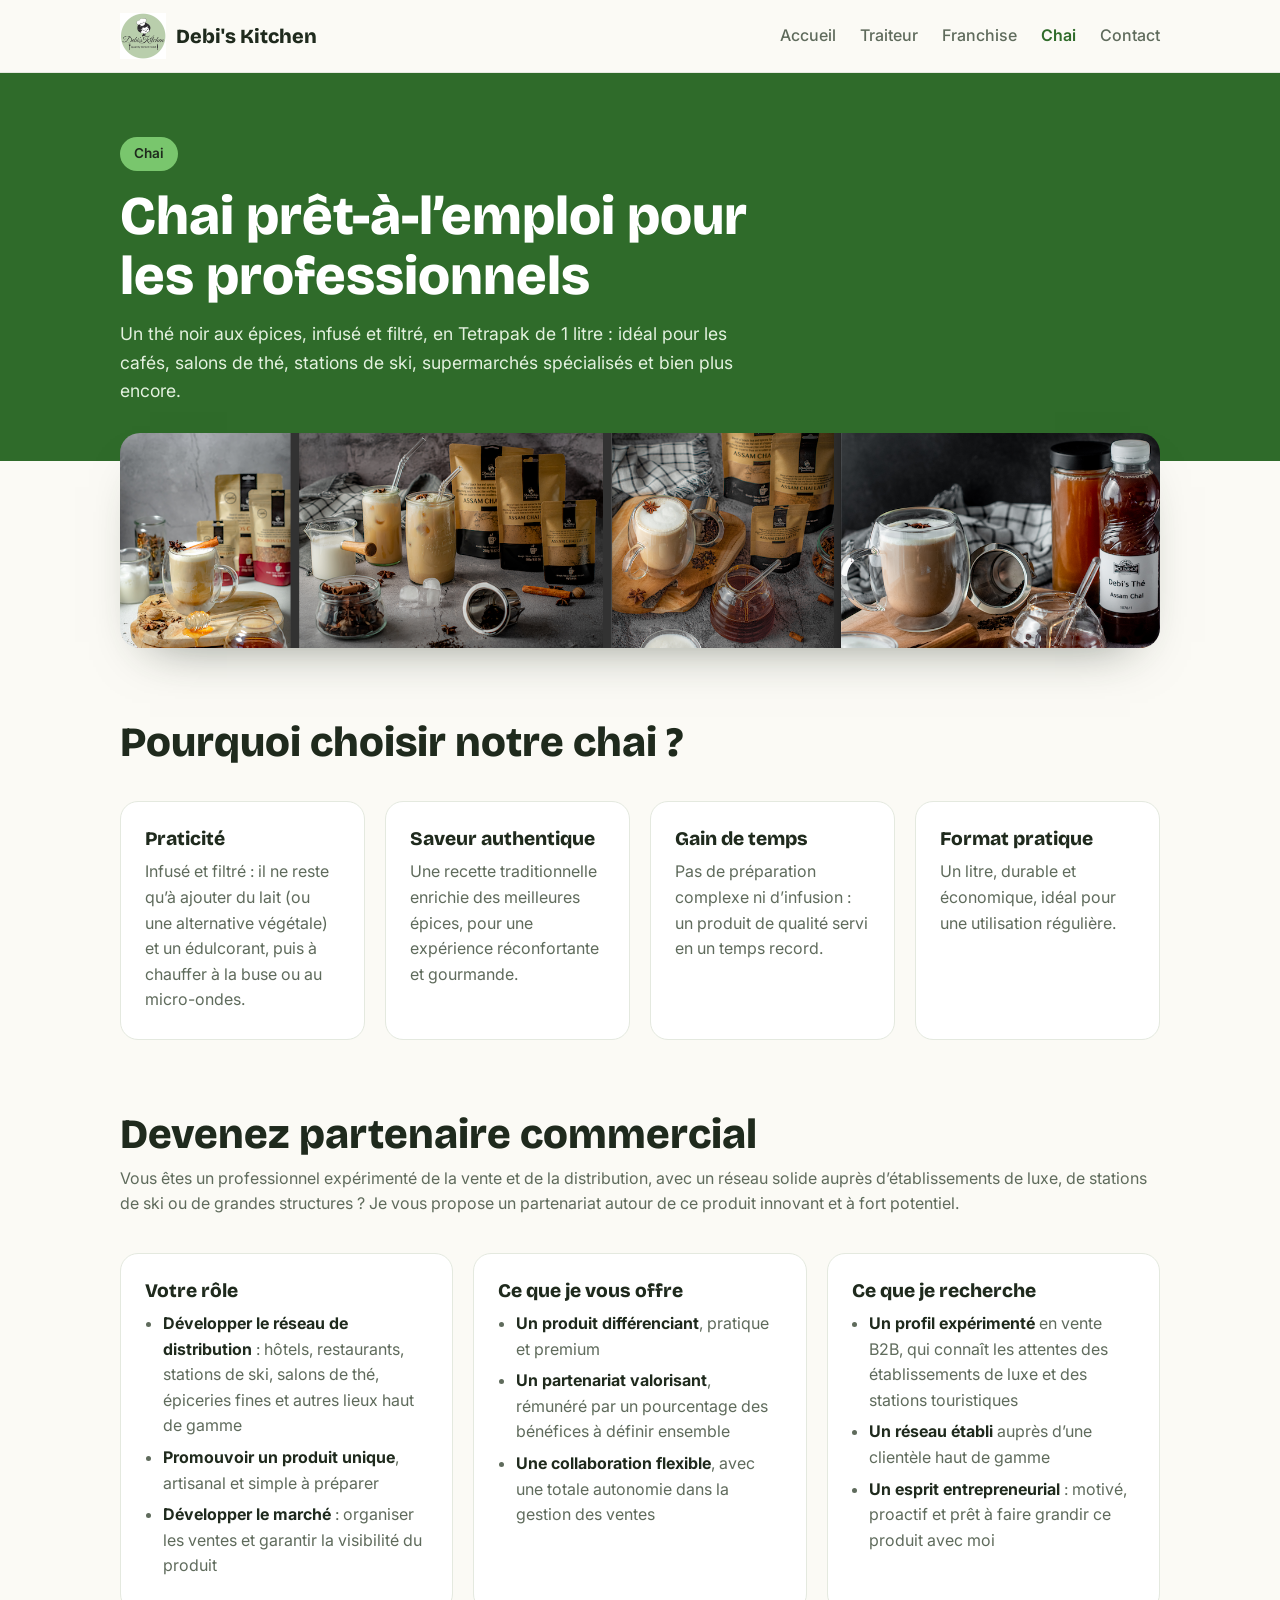
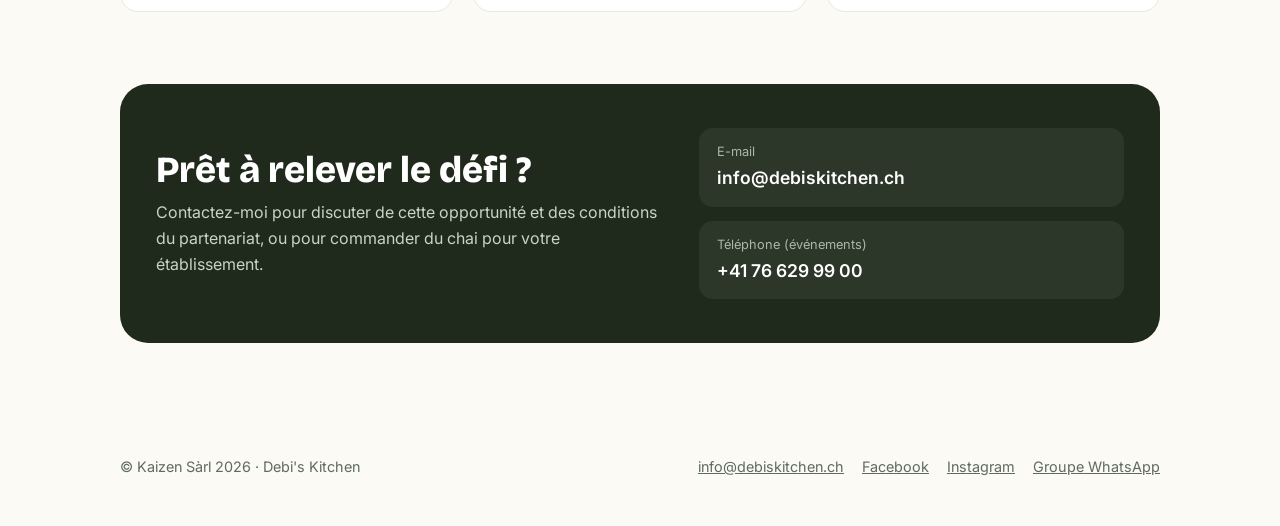
==== chai/index.html @ 6f84d8c7 "Ajoute les pages Traiteur, Franchise, Chai et Contact Contact par e-mail plutôt que par formulaire. " ====
<!doctype html>
<html lang="fr">
<head>
  <meta charset="utf-8">
  <meta name="viewport" content="width=device-width, initial-scale=1">
  <title>Chai prêt-à-l’emploi | Debi's Kitchen</title>
  <meta name="description" content="Chai Debi’s Kitchen : thé noir aux épices infusé et filtré, en Tetrapak de 1 litre, pour cafés, hôtels, stations de ski et épiceries fines.">
  <link rel="icon" href="../images/debi-skitchen-logo-noir.png">
  <link rel="preconnect" href="https://fonts.googleapis.com">
  <link rel="preconnect" href="https://fonts.gstatic.com" crossorigin>
  <link href="https://fonts.googleapis.com/css2?family=Bricolage+Grotesque:opsz,wght@12..96,600;12..96,800&family=Inter:wght@400;500;600&display=swap" rel="stylesheet">
  <link rel="stylesheet" href="../style.css">
</head>
<body>

  <header class="top">
    <div class="wrap">
      <a href="../" class="brand">
        <img src="../images/logo-rond.png" alt="" width="46" height="46" onerror="this.remove()">
        <span>Debi's Kitchen</span>
      </a>
      <nav>
        <ul>
          <li><a href="../">Accueil</a></li>
          <li><a href="../traiteur/">Traiteur</a></li>
          <li><a href="../franchise/">Franchise</a></li>
          <li><a href="../chai/" aria-current="page">Chai</a></li>
          <li><a href="../contact/">Contact</a></li>
        </ul>
      </nav>
    </div>
  </header>

  <section class="page-hero">
    <div class="wrap">
      <span class="badge">Chai</span>
      <h1>Chai prêt-à-l’emploi pour les professionnels</h1>
      <p>Un thé noir aux épices, infusé et filtré, en Tetrapak de 1 litre : idéal pour les cafés, salons de thé, stations de ski, supermarchés spécialisés et bien plus encore.</p>
    </div>
  </section>

  <div class="wrap banner">
    <img src="../images/Debis-Kitchen-chai.png" alt="Chai latte Debi’s Kitchen">
  </div>

  <section>
    <div class="wrap">
      <div class="title"><h2>Pourquoi choisir notre chai ?</h2></div>
      <div class="cards four">
        <div class="card"><h3>Praticité</h3><p>Infusé et filtré : il ne reste qu’à ajouter du lait (ou une alternative végétale) et un édulcorant, puis à chauffer à la buse ou au micro-ondes.</p></div>
        <div class="card"><h3>Saveur authentique</h3><p>Une recette traditionnelle enrichie des meilleures épices, pour une expérience réconfortante et gourmande.</p></div>
        <div class="card"><h3>Gain de temps</h3><p>Pas de préparation complexe ni d’infusion : un produit de qualité servi en un temps record.</p></div>
        <div class="card"><h3>Format pratique</h3><p>Un litre, durable et économique, idéal pour une utilisation régulière.</p></div>
      </div>
    </div>
  </section>

  <section style="padding-top:0">
    <div class="wrap">
      <div class="title">
        <h2>Devenez partenaire commercial</h2>
        <p>Vous êtes un professionnel expérimenté de la vente et de la distribution, avec un réseau solide auprès d’établissements de luxe, de stations de ski ou de grandes structures ? Je vous propose un partenariat autour de ce produit innovant et à fort potentiel.</p>
      </div>
      <div class="cards">
        <div class="card">
          <h3>Votre rôle</h3>
          <ul>
            <li><strong>Développer le réseau de distribution</strong> : hôtels, restaurants, stations de ski, salons de thé, épiceries fines et autres lieux haut de gamme</li>
            <li><strong>Promouvoir un produit unique</strong>, artisanal et simple à préparer</li>
            <li><strong>Développer le marché</strong> : organiser les ventes et garantir la visibilité du produit</li>
          </ul>
        </div>
        <div class="card">
          <h3>Ce que je vous offre</h3>
          <ul>
            <li><strong>Un produit différenciant</strong>, pratique et premium</li>
            <li><strong>Un partenariat valorisant</strong>, rémunéré par un pourcentage des bénéfices à définir ensemble</li>
            <li><strong>Une collaboration flexible</strong>, avec une totale autonomie dans la gestion des ventes</li>
          </ul>
        </div>
        <div class="card">
          <h3>Ce que je recherche</h3>
          <ul>
            <li><strong>Un profil expérimenté</strong> en vente B2B, qui connaît les attentes des établissements de luxe et des stations touristiques</li>
            <li><strong>Un réseau établi</strong> auprès d’une clientèle haut de gamme</li>
            <li><strong>Un esprit entrepreneurial</strong> : motivé, proactif et prêt à faire grandir ce produit avec moi</li>
          </ul>
        </div>
      </div>
    </div>
  </section>

  <section style="padding-top:0">
    <div class="wrap">
      <div class="contact-box">
        <div>
          <h2>Prêt à relever le défi ?</h2>
          <p>Contactez-moi pour discuter de cette opportunité et des conditions du partenariat, ou pour commander du chai pour votre établissement.</p>
        </div>
        <ul class="contact-lines">
          <li><small>E-mail</small><a class="email" data-user="info">info (at) debiskitchen.ch</a></li>
          <li><small>Téléphone (événements)</small><a href="tel:+41766299900">+41 76 629 99 00</a></li>
        </ul>
      </div>
    </div>
  </section>

  <footer>
    <div class="wrap">
      <span>© Kaizen Sàrl 2026 · Debi's Kitchen</span>
      <ul>
        <li><a class="email" data-user="info">info (at) debiskitchen.ch</a></li>
        <li><a href="https://www.facebook.com/debiskitch.ch">Facebook</a></li>
        <li><a href="https://www.instagram.com/debiskitch/">Instagram</a></li>
        <li><a href="https://chat.whatsapp.com/DR9UlsvW0ax6VxHq2TG3gI">Groupe WhatsApp</a></li>
      </ul>
    </div>
  </footer>

  <script src="../site.js"></script>
</body>
</html>
---- style.css ----
:root {
  --bg: #fbfaf5;
  --paper: #ffffff;
  --ink: #1f2a1d;
  --muted: #5f6b5c;
  --green: #79c66d;
  --green-dark: #2f6b2a;
  --green-soft: #e8f5e4;
  --line: #e4e9df;
}
* { box-sizing: border-box; margin: 0; padding: 0; }
html { scroll-behavior: smooth; }
body {
  font-family: "Inter", system-ui, sans-serif;
  background: var(--bg);
  color: var(--ink);
  line-height: 1.6;
}
h1, h2, h3 { font-family: "Bricolage Grotesque", system-ui, sans-serif; line-height: 1.1; }
a { color: var(--green-dark); }
img { max-width: 100%; height: auto; display: block; }
.wrap { max-width: 1080px; margin: 0 auto; padding: 0 20px; }

/* En-tête */
header.top {
  position: sticky; top: 0; z-index: 10;
  background: rgba(251, 250, 245, .92); backdrop-filter: blur(8px);
  border-bottom: 1px solid var(--line);
}
header.top .wrap { display: flex; align-items: center; justify-content: space-between; gap: 16px; height: 72px; }
.brand { display: flex; align-items: center; gap: 10px; text-decoration: none; color: var(--ink); }
.brand img { width: 46px; height: 46px; }
.brand span { font-family: "Bricolage Grotesque", sans-serif; font-weight: 800; font-size: 1.25rem; }
nav ul { display: flex; gap: 24px; list-style: none; }
nav a { text-decoration: none; color: var(--muted); font-weight: 500; }
nav a:hover { color: var(--green-dark); }

/* Accueil */
.hero {
  min-height: min(78vh, 680px); display: flex; align-items: center;
  padding: 80px 0; color: #fff;
  /* Dégradé sombre à gauche pour que le texte reste lisible sur la photo */
  background:
    linear-gradient(90deg, rgba(20, 32, 18, .88) 0%, rgba(20, 32, 18, .65) 45%, rgba(20, 32, 18, .15) 100%),
    url("images/varembe-coupe.png") center / cover no-repeat,
    var(--green-dark);
}
.hero .wrap { width: 100%; }
.hero-text { max-width: 620px; }
.badge {
  display: inline-block; padding: 6px 14px; border-radius: 999px;
  background: var(--green); color: var(--ink);
  font-size: .85rem; font-weight: 600; margin-bottom: 20px;
}
.hero h1 { font-size: clamp(2.4rem, 6vw, 4rem); font-weight: 800; margin-bottom: 18px; }
.hero h1 em { font-style: normal; color: var(--green); }
.hero .slogan {
  font-family: "Bricolage Grotesque", sans-serif; font-weight: 600;
  font-size: clamp(1.25rem, 2.6vw, 1.6rem); color: #cdeec5;
  margin: -4px 0 18px; max-width: none;
}
.hero p { color: #e6efe3; font-size: 1.1rem; max-width: 46ch; margin-bottom: 28px; }
.hero .btn { background: var(--green); color: var(--ink); }
.hero .btn:hover { background: #8fd383; }
.hero .btn.ghost { background: transparent; color: #fff; border-color: #fff; }
.hero .btn.ghost:hover { background: rgba(255, 255, 255, .12); }
.actions { display: flex; flex-wrap: wrap; gap: 12px; }
.btn {
  display: inline-flex; align-items: center; gap: 8px;
  padding: 13px 24px; border-radius: 999px; font-weight: 600; text-decoration: none;
  background: var(--green-dark); color: #fff; transition: transform .2s, background .2s;
}
.btn:hover { transform: translateY(-2px); background: #24561f; }
.btn.ghost { background: transparent; color: var(--green-dark); border: 2px solid var(--green); }
.btn.ghost:hover { background: var(--green-soft); }

/* Sections */
section { padding: 72px 0; }
.title { margin-bottom: 36px; }
.title h2 { font-size: clamp(1.8rem, 4vw, 2.6rem); font-weight: 800; margin-bottom: 8px; }
.title p { color: var(--muted); }

/* Plat de la semaine */
.menu { background: var(--paper); border-top: 1px solid var(--line); border-bottom: 1px solid var(--line); }
.menu-grid { display: grid; grid-template-columns: 1.2fr 1fr; gap: 32px; align-items: start; }
.feature {
  background: var(--green-dark); color: #fff; border-radius: 24px; padding: 36px 32px;
}
.feature .when { display: inline-block; background: var(--green); color: var(--ink); font-weight: 600; font-size: .85rem; padding: 5px 12px; border-radius: 999px; margin-bottom: 16px; }
.feature h3 { font-size: clamp(1.8rem, 4vw, 2.4rem); font-weight: 800; margin-bottom: 6px; }
.feature .price { font-size: 1.3rem; font-weight: 600; color: #cdeec5; margin-bottom: 16px; }
.feature p { color: #e3f1df; }
.feature .allergens { margin-top: 14px; font-size: .9rem; color: #bfe0b8; }
.upcoming { list-style: none; }
.upcoming li {
  display: flex; justify-content: space-between; gap: 12px; align-items: baseline;
  padding: 16px 0; border-bottom: 1px solid var(--line);
}
.upcoming .d { color: var(--muted); font-size: .9rem; white-space: nowrap; }
.upcoming .n { font-weight: 600; flex: 1; }
.upcoming .p { font-weight: 600; color: var(--green-dark); white-space: nowrap; }
.note { margin-top: 16px; font-size: .9rem; color: var(--muted); }

/* Emplacements */
.days { display: grid; grid-template-columns: repeat(5, 1fr); gap: 16px; }
.day {
  background: var(--paper); border: 1px solid var(--line); border-radius: 18px; padding: 22px 18px;
}
.day.today { border: 2px solid var(--green); box-shadow: 0 12px 30px -20px rgba(47, 107, 42, .6); }
.day h3 { font-size: 1.1rem; font-weight: 800; color: var(--green-dark); margin-bottom: 4px; }
.day .h { font-size: .85rem; color: var(--muted); margin-bottom: 12px; }
.day .place { font-weight: 600; margin-bottom: 8px; line-height: 1.35; }
.day .tpg { font-size: .85rem; color: var(--muted); }

/* Infos */
.infos { display: grid; grid-template-columns: repeat(3, 1fr); gap: 20px; }
.info { background: var(--paper); border: 1px solid var(--line); border-radius: 18px; padding: 26px 24px; }
.info h3 { font-size: 1.2rem; font-weight: 800; margin-bottom: 12px; }
.info p, .info li { color: var(--muted); }
.info ol { padding-left: 1.2em; }
.info strong { color: var(--ink); }

/* WhatsApp / contact */
.cta {
  background: var(--ink); color: #fff; border-radius: 28px; padding: 48px 36px;
  display: grid; grid-template-columns: 1.3fr 1fr; gap: 36px; align-items: center;
}
.cta h2 { font-size: clamp(1.8rem, 4vw, 2.4rem); font-weight: 800; margin-bottom: 12px; }
.cta p { color: #c9d3c6; margin-bottom: 14px; }
.cta .btn { background: var(--green); color: var(--ink); }
.cta .btn:hover { background: #8fd383; }
.cta .btn.ghost { background: transparent; color: #fff; border-color: var(--green); }
.cta .btn.ghost:hover { background: rgba(121, 198, 109, .15); }
.video { aspect-ratio: 16 / 9; border-radius: 18px; overflow: hidden; background: #000; }
.video iframe { width: 100%; height: 100%; border: 0; }

nav a[aria-current="page"] { color: var(--green-dark); font-weight: 600; }

/* Pages intérieures */
.page-hero { background: var(--green-dark); color: #fff; padding: 64px 0 56px; }
.page-hero .badge { margin-bottom: 16px; }
.page-hero h1 { font-size: clamp(2.2rem, 5vw, 3.4rem); font-weight: 800; margin-bottom: 14px; max-width: 20ch; }
.page-hero p { color: #e3f1df; font-size: 1.1rem; max-width: 60ch; }
.banner { margin-top: -28px; }
.banner img { width: 100%; border-radius: 20px; box-shadow: 0 24px 50px -30px rgba(31, 42, 29, .55); }

.prose { max-width: 72ch; }
.prose p { margin-bottom: 16px; color: #3c4739; font-size: 1.05rem; }
.prose h2 { font-size: clamp(1.6rem, 3.5vw, 2.1rem); font-weight: 800; margin: 8px 0 16px; }
.prose ul { padding-left: 1.2em; margin-bottom: 16px; color: #3c4739; }
.prose li { margin-bottom: 6px; }

.cards { display: grid; grid-template-columns: repeat(3, 1fr); gap: 20px; }
.cards.two { grid-template-columns: repeat(2, 1fr); }
.cards.four { grid-template-columns: repeat(4, 1fr); }
.card { background: var(--paper); border: 1px solid var(--line); border-radius: 18px; padding: 26px 24px; }
.card h3 { font-size: 1.2rem; font-weight: 800; margin-bottom: 10px; }
.card p, .card li { color: var(--muted); }
.card ul { padding-left: 1.1em; }
.card li { margin-bottom: 6px; }
.card strong { color: var(--ink); }

.chips { display: flex; flex-wrap: wrap; gap: 10px; list-style: none; }
.chips li { background: var(--green-soft); color: var(--green-dark); font-weight: 600; padding: 8px 16px; border-radius: 999px; }

.step { position: relative; padding-top: 30px; }
.step .num {
  position: absolute; top: -18px; left: 24px; width: 44px; height: 44px; border-radius: 50%;
  display: grid; place-items: center; background: var(--green); color: var(--ink);
  font-family: "Bricolage Grotesque", sans-serif; font-weight: 800; font-size: 1.2rem;
}
.step .tag { display: block; color: var(--green-dark); font-weight: 700; margin-bottom: 10px; }

/* Bloc e-mail (à la place d'un formulaire) */
.contact-box {
  background: var(--ink); color: #fff; border-radius: 28px; padding: 44px 36px;
  display: grid; grid-template-columns: 1.2fr 1fr; gap: 32px; align-items: center;
}
.contact-box h2 { font-size: clamp(1.7rem, 4vw, 2.3rem); font-weight: 800; margin-bottom: 10px; }
.contact-box p { color: #c9d3c6; }
.contact-lines { list-style: none; display: grid; gap: 14px; }
.contact-lines li { background: rgba(255, 255, 255, .06); border-radius: 14px; padding: 14px 18px; }
.contact-lines small { display: block; color: #a9b8a5; font-size: .8rem; margin-bottom: 2px; }
.contact-lines a { color: #fff; font-weight: 600; font-size: 1.1rem; text-decoration: none; word-break: break-word; }
.contact-lines a:hover { color: var(--green); }

footer { padding: 40px 0 48px; color: var(--muted); font-size: .9rem; }
footer .wrap { display: flex; flex-wrap: wrap; justify-content: space-between; gap: 16px; align-items: center; }
footer ul { display: flex; flex-wrap: wrap; gap: 18px; list-style: none; }
footer a { color: var(--muted); }

@media (max-width: 900px) {
  .days { grid-template-columns: repeat(2, 1fr); }
  .infos, .cards, .cards.four { grid-template-columns: 1fr; }
  .cards.four { grid-template-columns: repeat(2, 1fr); }
}
@media (max-width: 760px) {
  /* Le menu passe sur une seconde ligne, défilable si besoin */
  header.top .wrap { flex-wrap: wrap; height: auto; padding-top: 10px; padding-bottom: 6px; row-gap: 4px; }
  nav { width: 100%; overflow-x: auto; }
  nav ul { gap: 16px; padding-bottom: 6px; }
  nav a { white-space: nowrap; font-size: .95rem; }
  .cards.two, .cards.four, .contact-box { grid-template-columns: 1fr; }
  .contact-box { padding: 32px 22px; }
  .page-hero { padding: 44px 0 48px; }
  .banner { margin-top: -20px; }
  .hero {
    min-height: 0; padding: 56px 0;
    background:
      linear-gradient(180deg, rgba(20, 32, 18, .7) 0%, rgba(20, 32, 18, .88) 100%),
      url("images/varembe-coupe.png") center / cover no-repeat,
      var(--green-dark);
  }
  .menu-grid, .cta { grid-template-columns: 1fr; }
  .cta { padding: 36px 24px; }
  section { padding: 56px 0; }
  .days { grid-template-columns: 1fr; }
}
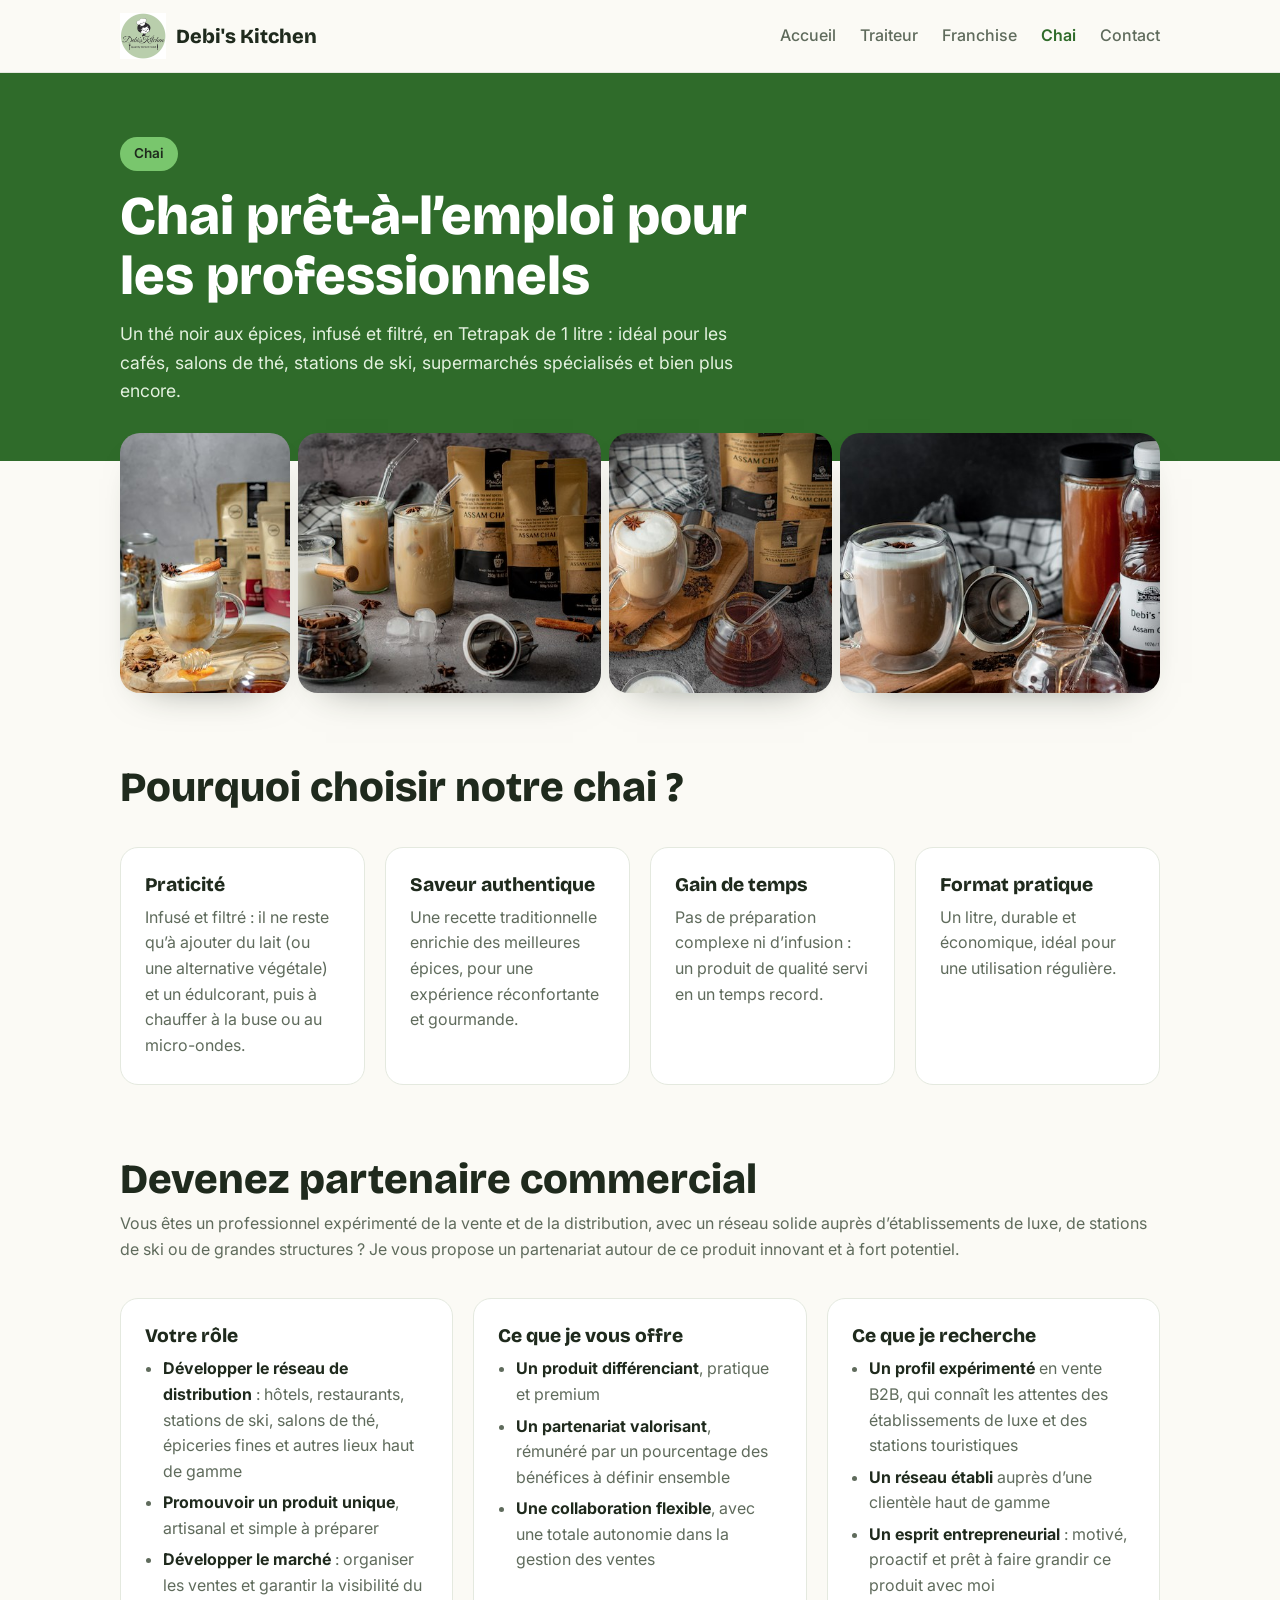
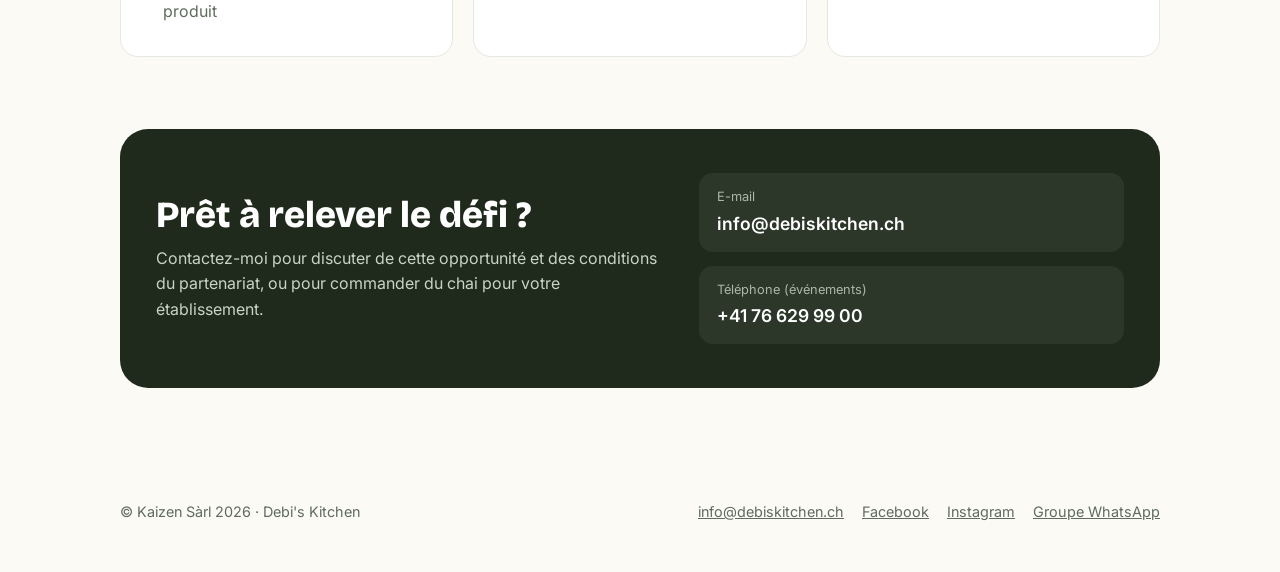
==== commit 1b61c47c: "Traiteur et Chai : galeries de photos avec agrandissement au clic Les montages sont découpés en phot" ====
--- a/chai/index.html
+++ b/chai/index.html
@@ -39,8 +39,11 @@
     </div>
   </section>
 
-  <div class="wrap banner">
-    <img src="../images/Debis-Kitchen-chai.png" alt="Chai latte Debi’s Kitchen">
+  <div class="wrap banner gallery">
+    <a href="../images/chai/photo-1.jpg" class="zoom" style="--r: 0.79"><img src="../images/chai/photo-1.jpg" alt="Chai latte chaud au miel" width="293" height="369" loading="lazy"></a>
+    <a href="../images/chai/photo-2.jpg" class="zoom" style="--r: 1.41"><img src="../images/chai/photo-2.jpg" alt="Chai latte glacé et sachets Assam Chai" width="522" height="369" loading="lazy"></a>
+    <a href="../images/chai/photo-3.jpg" class="zoom" style="--r: 1.04"><img src="../images/chai/photo-3.jpg" alt="Chai latte mousseux et épices" width="382" height="369" loading="lazy"></a>
+    <a href="../images/chai/photo-4.jpg" class="zoom" style="--r: 1.49"><img src="../images/chai/photo-4.jpg" alt="Chai latte et bouteille Debi’s Thé Assam Chai" width="548" height="369" loading="lazy"></a>
   </div>
 
   <section>
@@ -111,7 +114,7 @@
       <ul>
         <li><a class="email" data-user="info">info (at) debiskitchen.ch</a></li>
         <li><a href="https://www.facebook.com/debiskitch.ch">Facebook</a></li>
-        <li><a href="https://www.instagram.com/debiskitch/">Instagram</a></li>
+        <li><a href="https://www.instagram.com/debiskitchen.ch/">Instagram</a></li>
         <li><a href="https://chat.whatsapp.com/DR9UlsvW0ax6VxHq2TG3gI">Groupe WhatsApp</a></li>
       </ul>
     </div>
--- a/style.css
+++ b/style.css
@@ -36,15 +36,10 @@
 nav a:hover { color: var(--green-dark); }
 
 /* Accueil */
-.hero {
-  min-height: min(78vh, 680px); display: flex; align-items: center;
-  padding: 80px 0; color: #fff;
-  /* Dégradé sombre à gauche pour que le texte reste lisible sur la photo */
-  background:
-    linear-gradient(90deg, rgba(20, 32, 18, .88) 0%, rgba(20, 32, 18, .65) 45%, rgba(20, 32, 18, .15) 100%),
-    url("images/varembe-coupe.png") center / cover no-repeat,
-    var(--green-dark);
-}
+/* Photo affichée en entier, sans recadrage ; limitée à 1280 px car l'original fait 1023 px de large */
+.hero-photo { background: var(--green-dark); }
+.hero-photo img { width: 100%; max-width: 1280px; margin: 0 auto; }
+.hero { padding: 56px 0 64px; color: #fff; background: var(--green-dark); }
 .hero .wrap { width: 100%; }
 .hero-text { max-width: 620px; }
 .badge {
@@ -83,14 +78,6 @@
 /* Plat de la semaine */
 .menu { background: var(--paper); border-top: 1px solid var(--line); border-bottom: 1px solid var(--line); }
 .menu-grid { display: grid; grid-template-columns: 1.2fr 1fr; gap: 32px; align-items: start; }
-.feature {
-  background: var(--green-dark); color: #fff; border-radius: 24px; padding: 36px 32px;
-}
-.feature .when { display: inline-block; background: var(--green); color: var(--ink); font-weight: 600; font-size: .85rem; padding: 5px 12px; border-radius: 999px; margin-bottom: 16px; }
-.feature h3 { font-size: clamp(1.8rem, 4vw, 2.4rem); font-weight: 800; margin-bottom: 6px; }
-.feature .price { font-size: 1.3rem; font-weight: 600; color: #cdeec5; margin-bottom: 16px; }
-.feature p { color: #e3f1df; }
-.feature .allergens { margin-top: 14px; font-size: .9rem; color: #bfe0b8; }
 .upcoming { list-style: none; }
 .upcoming li {
   display: flex; justify-content: space-between; gap: 12px; align-items: baseline;
@@ -99,7 +86,6 @@
 .upcoming .d { color: var(--muted); font-size: .9rem; white-space: nowrap; }
 .upcoming .n { font-weight: 600; flex: 1; }
 .upcoming .p { font-weight: 600; color: var(--green-dark); white-space: nowrap; }
-.note { margin-top: 16px; font-size: .9rem; color: var(--muted); }
 
 /* Emplacements */
 .days { display: grid; grid-template-columns: repeat(5, 1fr); gap: 16px; }
@@ -113,7 +99,7 @@
 .day .tpg { font-size: .85rem; color: var(--muted); }
 
 /* Infos */
-.infos { display: grid; grid-template-columns: repeat(3, 1fr); gap: 20px; }
+.infos { display: grid; grid-template-columns: repeat(2, 1fr); gap: 20px; }
 .info { background: var(--paper); border: 1px solid var(--line); border-radius: 18px; padding: 26px 24px; }
 .info h3 { font-size: 1.2rem; font-weight: 800; margin-bottom: 12px; }
 .info p, .info li { color: var(--muted); }
@@ -204,15 +190,75 @@
   .contact-box { padding: 32px 22px; }
   .page-hero { padding: 44px 0 48px; }
   .banner { margin-top: -20px; }
-  .hero {
-    min-height: 0; padding: 56px 0;
-    background:
-      linear-gradient(180deg, rgba(20, 32, 18, .7) 0%, rgba(20, 32, 18, .88) 100%),
-      url("images/varembe-coupe.png") center / cover no-repeat,
-      var(--green-dark);
-  }
+  .hero { padding: 36px 0 48px; }
   .menu-grid, .cta { grid-template-columns: 1fr; }
   .cta { padding: 36px 24px; }
   section { padding: 56px 0; }
   .days { grid-template-columns: 1fr; }
 }
+
+/* Badge de note Google (chiffres mis à jour à la main) */
+.rating-badge {
+  display: inline-flex; flex-direction: column; gap: 4px; text-decoration: none; color: var(--ink);
+  background: var(--paper); border: 1px solid var(--line); border-radius: 18px; padding: 20px 26px;
+  box-shadow: 0 14px 30px -22px rgba(31, 42, 29, .45); transition: transform .2s, box-shadow .2s;
+}
+.rating-badge:hover { transform: translateY(-2px); box-shadow: 0 18px 36px -22px rgba(31, 42, 29, .55); }
+.rating-source { font-size: .85rem; font-weight: 600; color: var(--muted); }
+.rating-main { display: flex; align-items: center; gap: 12px; }
+.rating-score { font-family: "Bricolage Grotesque", sans-serif; font-size: 2.6rem; font-weight: 800; line-height: 1; }
+/* Étoiles remplies au prorata de la note : 4,7 / 5 = 94 % */
+.rating-stars {
+  font-size: 1.7rem; letter-spacing: 0; line-height: 1;
+  background: linear-gradient(90deg, #f4b400 calc(var(--rating) / 5 * 100%), #d9ddd5 0);
+  -webkit-background-clip: text; background-clip: text; color: transparent;
+}
+.rating-count { font-size: .95rem; color: var(--green-dark); font-weight: 600; text-decoration: underline; text-underline-offset: 3px; }
+
+/* Programme et fiches des plats */
+.menu-sub { font-size: 1.15rem; font-weight: 800; color: var(--green-dark); margin-bottom: 8px; }
+.upcoming li.now { background: var(--green-dark); color: #fff; border-radius: 12px; padding: 14px 12px; border-bottom-color: transparent; }
+.upcoming li.now .d { color: #bfe0b8; }
+.upcoming li.now .p { color: #cdeec5; }
+.upcoming em { font-style: normal; font-size: .75rem; font-weight: 600; background: var(--green); color: var(--ink); padding: 2px 8px; border-radius: 999px; margin-left: 6px; white-space: nowrap; }
+.dishes { display: grid; gap: 14px; }
+.dish { border: 1px solid var(--line); border-radius: 16px; padding: 20px 22px; background: var(--bg); }
+.dish.now { background: var(--green-dark); border-color: var(--green-dark); color: #fff; }
+.dish h4 { font-family: "Bricolage Grotesque", sans-serif; font-size: 1.2rem; font-weight: 800; margin-bottom: 6px; }
+.dish p { color: var(--muted); font-size: .95rem; }
+.dish .allergens { margin-top: 8px; font-size: .85rem; }
+.dish.now p { color: #e3f1df; }
+.dish.now .allergens { color: #bfe0b8; }
+.dish .when { display: inline-block; background: var(--green); color: var(--ink); font-weight: 600; font-size: .8rem; padding: 3px 10px; border-radius: 999px; margin-bottom: 10px; }
+.dish-price { font-family: "Inter", sans-serif; font-size: .9rem; font-weight: 600; color: var(--green-dark); white-space: nowrap; margin-left: 4px; }
+.dish.now .dish-price { color: #cdeec5; }
+.menu-note { margin-top: 14px; font-size: .9rem; color: var(--muted); }
+.menu-note + .menu-note { margin-top: 6px; }
+.menu-note strong { color: var(--ink); }
+.group-box { margin-top: 26px; padding: 20px 22px; border-radius: 16px; background: rgba(255, 255, 255, .06); border: 1px solid rgba(121, 198, 109, .35); }
+.group-box h3 { font-size: 1.15rem; font-weight: 800; margin-bottom: 6px; }
+.group-box p { margin-bottom: 14px; }
+
+/* Galerie de photos (Traiteur, Chai) : vignettes alignées sur une même hauteur */
+.gallery { display: flex; flex-wrap: wrap; gap: 8px; }
+.gallery a { flex: var(--r) 1 calc(var(--r) * 150px); height: 260px; border-radius: 14px; overflow: hidden; cursor: zoom-in; box-shadow: 0 18px 40px -28px rgba(31, 42, 29, .6); }
+.gallery img { width: 100%; height: 100%; object-fit: cover; transition: transform .3s; }
+.gallery a:hover img { transform: scale(1.04); }
+
+/* Visionneuse plein écran */
+.lightbox { position: fixed; inset: 0; z-index: 100; background: rgba(15, 20, 14, .92); display: flex; align-items: center; justify-content: center; padding: 20px; }
+.lightbox[hidden] { display: none; }
+.lightbox figure { max-width: min(92vw, 1100px); text-align: center; }
+/* Hauteur fixe pour agrandir aussi les petites photos ; contain évite toute déformation */
+.lightbox img { height: min(75vh, 620px); width: auto; max-width: 100%; object-fit: contain; margin: 0 auto; border-radius: 10px; }
+.lightbox figcaption { color: #dfe8dc; font-size: .9rem; margin-top: 12px; }
+.lightbox button { position: absolute; background: rgba(255, 255, 255, .12); color: #fff; border: 0; border-radius: 50%; width: 48px; height: 48px; font-size: 2rem; line-height: 1; cursor: pointer; }
+.lightbox button:hover { background: rgba(255, 255, 255, .25); }
+.lb-close { top: 16px; right: 16px; }
+.lb-prev { left: 16px; top: 50%; transform: translateY(-50%); }
+.lb-next { right: 16px; top: 50%; transform: translateY(-50%); }
+@media (max-width: 760px) {
+  .gallery a { height: 170px; }
+  .lb-prev, .lb-next { top: auto; bottom: 18px; transform: none; }
+  .lightbox img { width: 100%; height: auto; max-height: 70vh; }
+}
